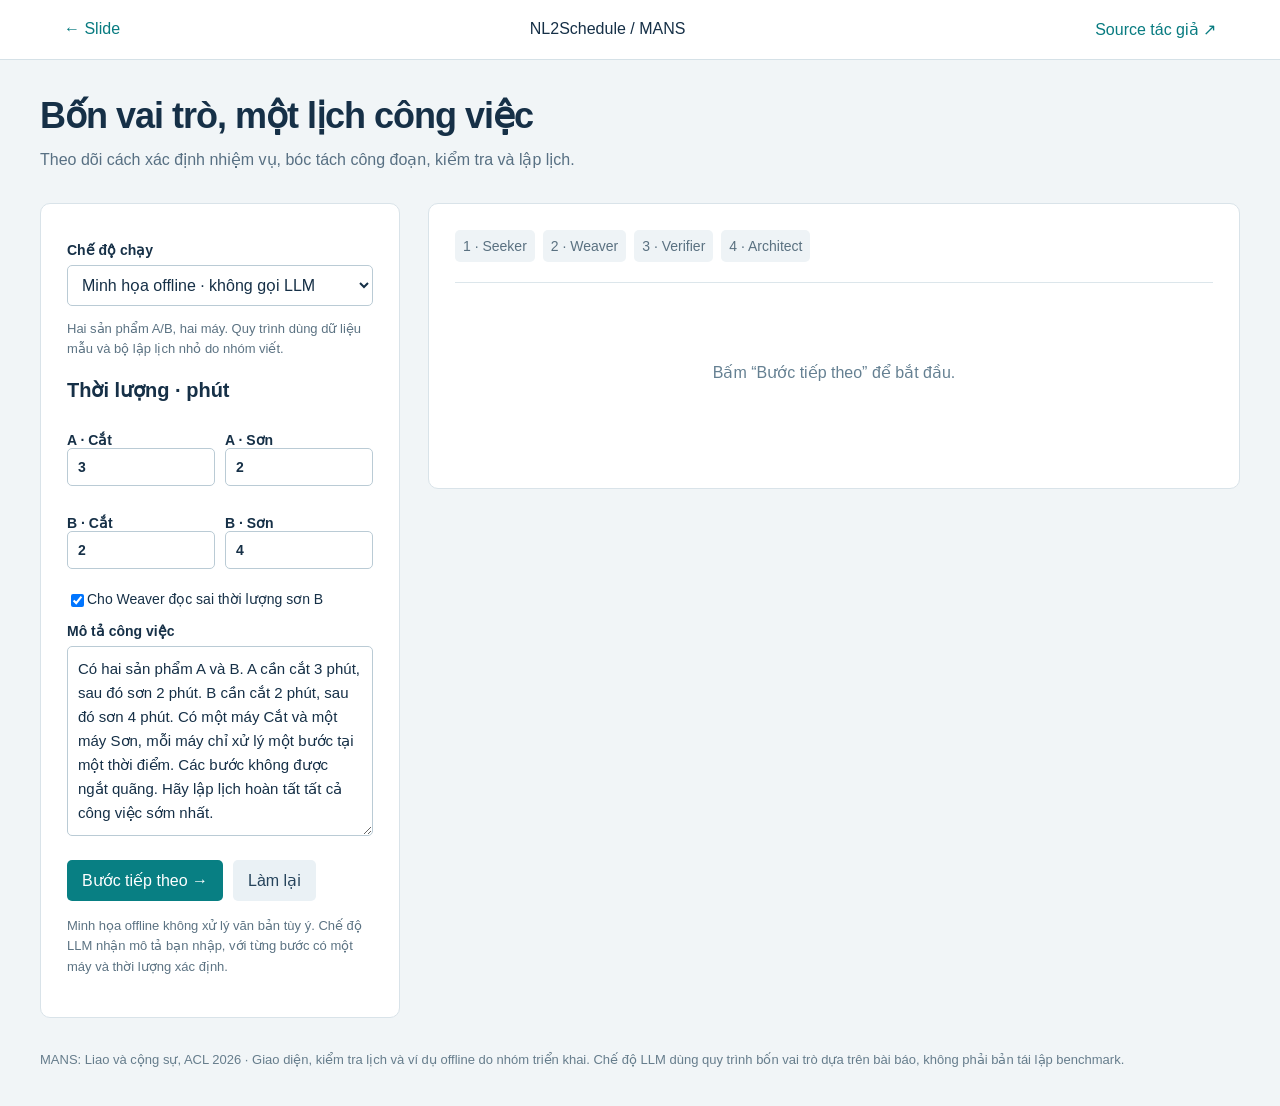
==== demo/index.html @ e7d53069 "Add NL2Schedule presentation, speaker notes and interactive MANS demo" ====
<!doctype html><html lang="vi"><meta charset="utf-8"><meta name="viewport" content="width=device-width,initial-scale=1"><title>MANS · Demo lập lịch</title><link rel="stylesheet" href="style.css">
<header><a href="../slides.html#15">← Slide</a><span>NL2Schedule / MANS</span><a href="https://github.com/SCUNLP/NL2Schedule">Source tác giả ↗</a></header>
<main><h1>Bốn vai trò, một lịch công việc</h1><p class="intro">Theo dõi cách xác định nhiệm vụ, bóc tách công đoạn, kiểm tra và lập lịch.</p>
<div class="layout"><section class="input"><label for="mode">Chế độ chạy</label><select id="mode"><option value="offline">Minh họa offline · không gọi LLM</option><option value="live">LLM thật · cần server + API</option></select><p id="mode-note">Hai sản phẩm A/B, hai máy. Quy trình dùng dữ liệu mẫu và bộ lập lịch nhỏ do nhóm viết.</p>
<div id="durations"><h2>Thời lượng · phút</h2><div class="inputs"><label>A · Cắt<input id="a1" type="number" min="1" max="30" value="3"></label><label>A · Sơn<input id="a2" type="number" min="1" max="30" value="2"></label><label>B · Cắt<input id="b1" type="number" min="1" max="30" value="2"></label><label>B · Sơn<input id="b2" type="number" min="1" max="30" value="4"></label></div><label class="check"><input id="inject" type="checkbox" checked>Cho Weaver đọc sai thời lượng sơn B</label></div>
<label for="description">Mô tả công việc</label><textarea id="description" rows="7" readonly></textarea><p class="hint" id="live-status"></p>
<div class="buttons"><button id="next">Bước tiếp theo →</button><button id="reset" class="secondary">Làm lại</button></div><div id="error" role="alert"></div>
<p class="hint">Minh họa offline không xử lý văn bản tùy ý. Chế độ LLM nhận mô tả bạn nhập, với từng bước có một máy và thời lượng xác định.</p></section>
<section class="results"><nav id="steps"><span>1 · Seeker</span><span>2 · Weaver</span><span>3 · Verifier</span><span>4 · Architect</span></nav><div id="log" aria-live="polite"><div class="empty">Bấm “Bước tiếp theo” để bắt đầu.</div></div><div id="output" hidden><h2>Lịch thực hiện</h2><div id="gantt"></div><div id="checks"></div><div class="buttons"><button id="conflict" class="secondary">Thử chèn xung đột</button><button id="export" class="secondary">Tải kết quả JSON</button></div></div></section></div>
<footer>MANS: Liao và cộng sự, ACL 2026 · Giao diện, kiểm tra lịch và ví dụ offline do nhóm triển khai. Chế độ LLM dùng quy trình bốn vai trò dựa trên bài báo, không phải bản tái lập benchmark.</footer></main><script src="engine.js"></script><script src="app.js"></script></html>
---- demo/style.css ----
*{box-sizing:border-box}body{margin:0;background:#f1f5f7;color:#163047;font-family:"Segoe UI",Arial,sans-serif}header{display:flex;justify-content:space-between;padding:20px 5%;border-bottom:1px solid #d5e1e7;background:white}a{color:#087b80;text-decoration:none}main{max-width:1450px;margin:auto;padding:35px 40px}h1{font-size:36px;letter-spacing:-1px;margin:0 0 10px}h2{font-size:20px;margin:18px 0}p{line-height:1.6}.intro{color:#587083;margin:0 0 30px}.layout{display:grid;grid-template-columns:360px 1fr;gap:28px}.input,.results{background:white;padding:26px;border:1px solid #d9e3e9;border-radius:10px}label{display:block;font-size:14px;font-weight:650;margin:12px 0 7px}select,textarea,input[type=number]{width:100%;font:inherit;color:inherit;border:1px solid #bacbd5;border-radius:5px;padding:10px;background:white}textarea{line-height:1.6;font-size:15px;resize:vertical}.inputs{display:grid;grid-template-columns:1fr 1fr;gap:10px}.check{font-weight:400;line-height:1.6}.check input{vertical-align:middle}.hint,#mode-note{font-size:13px;color:#5c7383}.buttons{display:flex;gap:10px;flex-wrap:wrap;margin-top:20px}button{font:inherit;border:0;background:#087f83;color:white;border-radius:5px;padding:11px 15px;cursor:pointer}button:disabled{opacity:.5;cursor:default}.secondary{background:#eaf1f5;color:#25435b}#steps{display:flex;gap:8px;flex-wrap:wrap;border-bottom:1px solid #dce6eb;padding-bottom:20px}#steps span{font-size:14px;padding:8px;background:#eef3f6;color:#5a7181;border-radius:5px}#steps .active{background:#087f83;color:white}.empty{padding:80px 0;text-align:center;color:#658092}.event{padding:18px 0;border-bottom:1px solid #e1e8ed}.event h3{margin:0 0 10px;font-size:19px}.event p{margin:8px 0;font-size:15px}.event pre{max-height:260px;overflow:auto;background:#f4f7fa;padding:15px;white-space:pre-wrap;overflow-wrap:anywhere;font-size:13px;line-height:1.5}.ok{color:#087a60;background:#eff9f4;padding:14px}.bad{color:#9b382e;background:#fff0ec;padding:14px}.g-row{display:flex;align-items:center;gap:12px;margin:16px 0;font-size:14px}.g-row>span{width:60px}.timeline{position:relative;flex:1;height:46px;background:#edf2f6;border:1px solid #dce4eb}.block{position:absolute;background:#16858a;color:white;top:0;height:44px;display:flex;align-items:center;justify-content:center;font-size:13px;min-width:1px}.block.b{background:#586aa8}.axis{margin-left:72px;display:flex;justify-content:space-between;color:#637d8d;font-size:12px}#error{color:#a5382a;margin-top:15px;font-size:14px}footer{margin-top:32px;color:#667d8c;font-size:13px;line-height:1.6}#output{border-top:2px solid #16858a;margin-top:25px;padding-top:5px}@media(max-width:900px){main{padding:22px 15px}.layout{grid-template-columns:1fr}header{font-size:13px;gap:15px}.input,.results{padding:20px}h1{font-size:28px}}
 .layout{align-items:start}details{font-size:13px;color:#526d7e;margin-top:12px}summary{cursor:pointer}#output{margin-bottom:20px}#output h2{margin-top:18px}
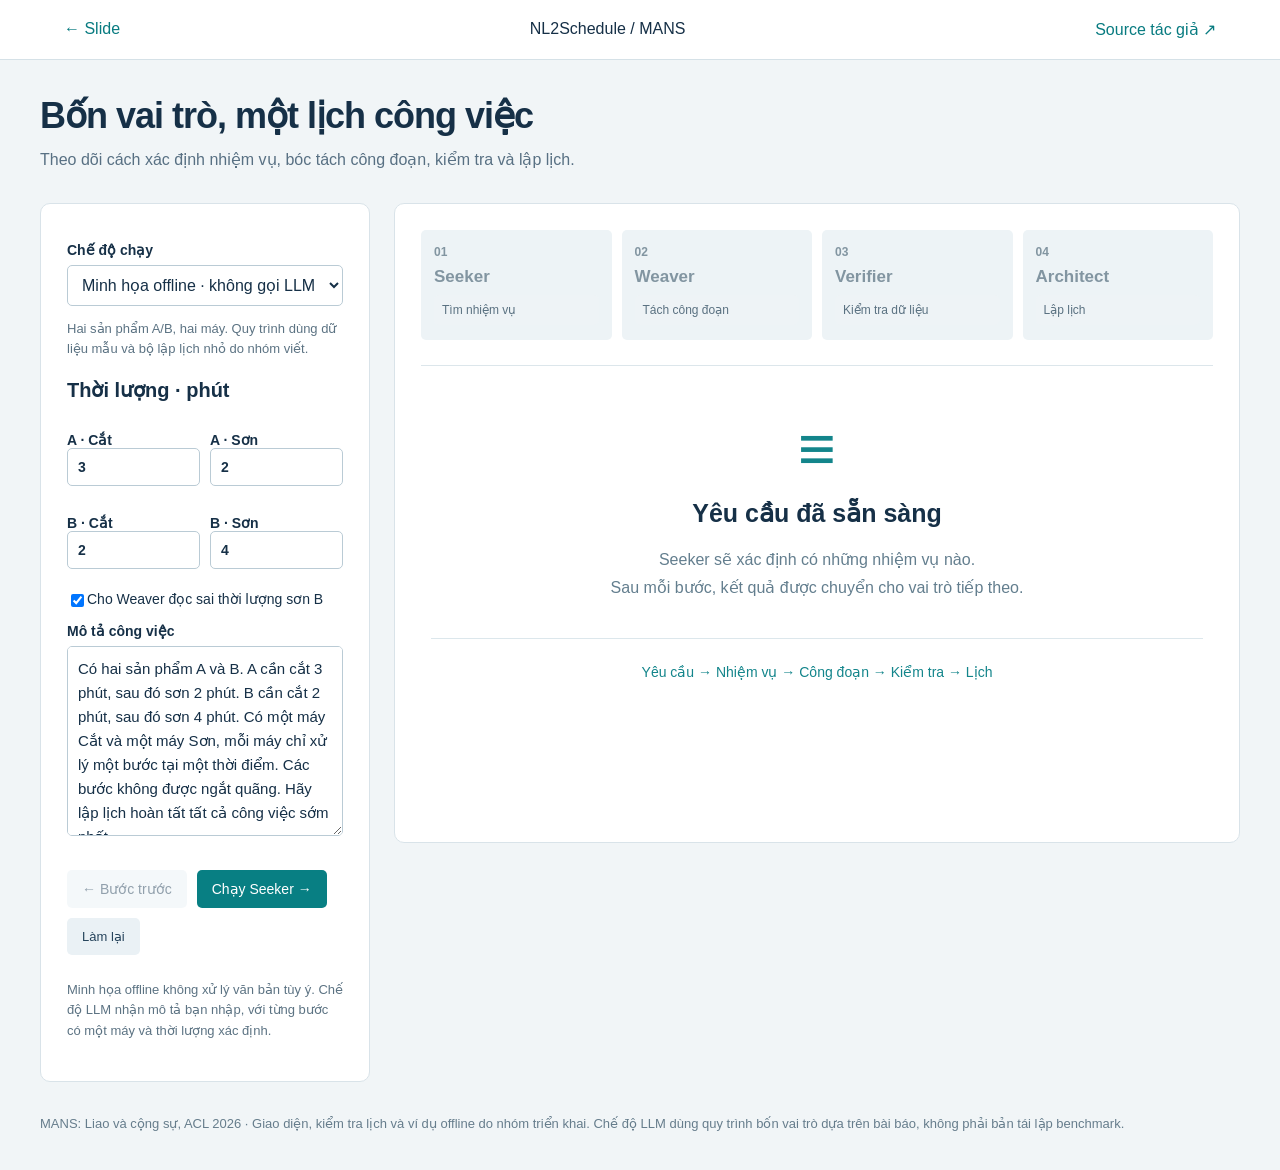
==== commit 634bb599: "Clarify MANS demo, add paper figures and fix hidden slide navigation" ====
--- a/demo/index.html
+++ b/demo/index.html
@@ -4,7 +4,7 @@
 <div class="layout"><section class="input"><label for="mode">Chế độ chạy</label><select id="mode"><option value="offline">Minh họa offline · không gọi LLM</option><option value="live">LLM thật · cần server + API</option></select><p id="mode-note">Hai sản phẩm A/B, hai máy. Quy trình dùng dữ liệu mẫu và bộ lập lịch nhỏ do nhóm viết.</p>
 <div id="durations"><h2>Thời lượng · phút</h2><div class="inputs"><label>A · Cắt<input id="a1" type="number" min="1" max="30" value="3"></label><label>A · Sơn<input id="a2" type="number" min="1" max="30" value="2"></label><label>B · Cắt<input id="b1" type="number" min="1" max="30" value="2"></label><label>B · Sơn<input id="b2" type="number" min="1" max="30" value="4"></label></div><label class="check"><input id="inject" type="checkbox" checked>Cho Weaver đọc sai thời lượng sơn B</label></div>
 <label for="description">Mô tả công việc</label><textarea id="description" rows="7" readonly></textarea><p class="hint" id="live-status"></p>
-<div class="buttons"><button id="next">Bước tiếp theo →</button><button id="reset" class="secondary">Làm lại</button></div><div id="error" role="alert"></div>
+<div class="buttons"><button id="previous" class="secondary">← Bước trước</button><button id="next">Chạy Seeker →</button><button id="reset" class="secondary">Làm lại</button></div><div id="error" role="alert"></div>
 <p class="hint">Minh họa offline không xử lý văn bản tùy ý. Chế độ LLM nhận mô tả bạn nhập, với từng bước có một máy và thời lượng xác định.</p></section>
-<section class="results"><nav id="steps"><span>1 · Seeker</span><span>2 · Weaver</span><span>3 · Verifier</span><span>4 · Architect</span></nav><div id="log" aria-live="polite"><div class="empty">Bấm “Bước tiếp theo” để bắt đầu.</div></div><div id="output" hidden><h2>Lịch thực hiện</h2><div id="gantt"></div><div id="checks"></div><div class="buttons"><button id="conflict" class="secondary">Thử chèn xung đột</button><button id="export" class="secondary">Tải kết quả JSON</button></div></div></section></div>
+<section class="results"><nav id="steps" aria-label="Các bước xử lý"><button disabled><small>01</small>Seeker<span>Tìm nhiệm vụ</span></button><button disabled><small>02</small>Weaver<span>Tách công đoạn</span></button><button disabled><small>03</small>Verifier<span>Kiểm tra dữ liệu</span></button><button disabled><small>04</small>Architect<span>Lập lịch</span></button></nav><div id="log" aria-live="polite"></div><div id="output" hidden><h2>Lịch thực hiện</h2><div id="gantt"></div><div id="checks"></div><div class="buttons"><button id="conflict" class="secondary">Thử chèn xung đột</button><button id="export" class="secondary">Tải kết quả JSON</button></div></div></section></div>
 <footer>MANS: Liao và cộng sự, ACL 2026 · Giao diện, kiểm tra lịch và ví dụ offline do nhóm triển khai. Chế độ LLM dùng quy trình bốn vai trò dựa trên bài báo, không phải bản tái lập benchmark.</footer></main><script src="engine.js"></script><script src="app.js"></script></html>
--- a/demo/style.css
+++ b/demo/style.css
@@ -1,2 +1,6 @@
 *{box-sizing:border-box}body{margin:0;background:#f1f5f7;color:#163047;font-family:"Segoe UI",Arial,sans-serif}header{display:flex;justify-content:space-between;padding:20px 5%;border-bottom:1px solid #d5e1e7;background:white}a{color:#087b80;text-decoration:none}main{max-width:1450px;margin:auto;padding:35px 40px}h1{font-size:36px;letter-spacing:-1px;margin:0 0 10px}h2{font-size:20px;margin:18px 0}p{line-height:1.6}.intro{color:#587083;margin:0 0 30px}.layout{display:grid;grid-template-columns:360px 1fr;gap:28px}.input,.results{background:white;padding:26px;border:1px solid #d9e3e9;border-radius:10px}label{display:block;font-size:14px;font-weight:650;margin:12px 0 7px}select,textarea,input[type=number]{width:100%;font:inherit;color:inherit;border:1px solid #bacbd5;border-radius:5px;padding:10px;background:white}textarea{line-height:1.6;font-size:15px;resize:vertical}.inputs{display:grid;grid-template-columns:1fr 1fr;gap:10px}.check{font-weight:400;line-height:1.6}.check input{vertical-align:middle}.hint,#mode-note{font-size:13px;color:#5c7383}.buttons{display:flex;gap:10px;flex-wrap:wrap;margin-top:20px}button{font:inherit;border:0;background:#087f83;color:white;border-radius:5px;padding:11px 15px;cursor:pointer}button:disabled{opacity:.5;cursor:default}.secondary{background:#eaf1f5;color:#25435b}#steps{display:flex;gap:8px;flex-wrap:wrap;border-bottom:1px solid #dce6eb;padding-bottom:20px}#steps span{font-size:14px;padding:8px;background:#eef3f6;color:#5a7181;border-radius:5px}#steps .active{background:#087f83;color:white}.empty{padding:80px 0;text-align:center;color:#658092}.event{padding:18px 0;border-bottom:1px solid #e1e8ed}.event h3{margin:0 0 10px;font-size:19px}.event p{margin:8px 0;font-size:15px}.event pre{max-height:260px;overflow:auto;background:#f4f7fa;padding:15px;white-space:pre-wrap;overflow-wrap:anywhere;font-size:13px;line-height:1.5}.ok{color:#087a60;background:#eff9f4;padding:14px}.bad{color:#9b382e;background:#fff0ec;padding:14px}.g-row{display:flex;align-items:center;gap:12px;margin:16px 0;font-size:14px}.g-row>span{width:60px}.timeline{position:relative;flex:1;height:46px;background:#edf2f6;border:1px solid #dce4eb}.block{position:absolute;background:#16858a;color:white;top:0;height:44px;display:flex;align-items:center;justify-content:center;font-size:13px;min-width:1px}.block.b{background:#586aa8}.axis{margin-left:72px;display:flex;justify-content:space-between;color:#637d8d;font-size:12px}#error{color:#a5382a;margin-top:15px;font-size:14px}footer{margin-top:32px;color:#667d8c;font-size:13px;line-height:1.6}#output{border-top:2px solid #16858a;margin-top:25px;padding-top:5px}@media(max-width:900px){main{padding:22px 15px}.layout{grid-template-columns:1fr}header{font-size:13px;gap:15px}.input,.results{padding:20px}h1{font-size:28px}}
  .layout{align-items:start}details{font-size:13px;color:#526d7e;margin-top:12px}summary{cursor:pointer}#output{margin-bottom:20px}#output h2{margin-top:18px}
+
+.layout{grid-template-columns:330px minmax(0,1fr);gap:24px}.results{min-height:640px}#steps{display:grid;grid-template-columns:repeat(4,1fr);gap:10px;padding-bottom:25px}#steps button{background:#edf3f6;color:#536c7d;text-align:left;position:relative;padding:14px 12px;border:1px solid transparent;opacity:1;font-size:17px;font-weight:650}#steps button small{display:block;font-size:12px;margin-bottom:8px}#steps button span{display:block;font-size:12px;font-weight:400;margin-top:8px}#steps button.active{background:#e7f5f4;color:#086f74;border-color:#14878b}#steps button.done{background:#edf5f1;color:#17775e}#steps button:disabled{cursor:default;color:#8295a1}#steps button.active:disabled{color:#086f74}.stage-heading{display:flex;gap:20px;margin:25px 0}.stage-heading>span{font-size:14px;color:#138389;min-width:55px;padding-top:4px}.stage-heading h2{margin:0;font-size:24px}.stage-heading p{font-size:15px;color:#567182;margin:10px 0 0}.task-cards{display:grid;gap:16px}.task-card{padding:22px;display:flex;gap:22px;border:1px solid #dae6eb;border-radius:8px;align-items:center}.task-card>div{flex:1}.task-card h3{margin:0;font-size:20px}.task-card p{font-size:14px;color:#60788a;margin-bottom:0}.product{display:flex;align-items:center;justify-content:center;background:#13858b;color:white;width:50px;height:50px;border-radius:8px;font-size:25px;flex:none}.product.purple{background:#586aa8}.step-chain{display:flex;gap:16px;align-items:center;margin-top:18px}.operation{padding:14px 22px;background:#f0f5f8;flex:1;display:grid;gap:8px}.operation small{font-size:10px;color:#6a8191}.operation strong{font-size:18px}.operation span{font-size:16px;color:#087c81}.chain-arrow{font-size:25px;color:#8a9da9}.handoff{margin-top:25px;padding:18px 20px;background:#edf6f6;border-left:3px solid #13858b}.handoff span{display:block;font-size:10px;letter-spacing:1px;color:#5f7b89}.handoff b{display:block;margin-top:9px;font-size:15px}table{border-collapse:collapse;width:100%;font-size:14px}th,td{text-align:left;border-bottom:1px solid #dbe5ea;padding:15px 12px}th{background:#f0f5f8;color:#546f80}tr.corrected{background:#fff6db}tr.corrected td:last-child{color:#8c6212;font-weight:700}.table-scroll{overflow:auto}#output{border-top:0;padding:0}#output h2{font-size:19px;margin-top:25px}.schedule-explain{font-size:15px;line-height:1.6;margin-top:20px}.schedule-explain p{margin:8px 0;color:#5b7383}.gantt-key{display:flex;gap:22px;margin:15px 0;font-size:12px;color:#617b8b;flex-wrap:wrap}.gantt-key i{display:inline-block;width:10px;height:10px;background:#16858a;margin-right:6px}.gantt-key i.purple{background:#586aa8}.g-row>span{width:72px}.timeline{height:66px}.block{height:64px;flex-direction:column;gap:5px}.block b{font-size:20px}.block small{font-size:12px}.axis{margin-left:85px}.ok,.bad{margin-top:24px;line-height:1.7}.ok strong,.bad strong{float:right;font-size:23px}.check-list{display:flex;gap:10px;flex-wrap:wrap;font-size:12px;color:#607d88;margin-top:15px}.check-list span{padding:8px;background:#f0f5f7}.start-view{text-align:center;padding:50px 10px}.start-view h2{font-size:25px}.start-view p{color:#637e8e;font-size:16px;line-height:1.8}.document-icon{color:#13858b;font-size:65px;line-height:1}.path-preview{border-top:1px solid #dce7ec;margin-top:35px;padding-top:25px;color:#13858b;font-size:14px}.input .buttons{position:sticky;bottom:0;background:white;padding:10px 0}.input textarea{min-height:170px}.input #reset{font-size:13px}#log details{margin-top:22px}.buttons button{font-size:14px}@media(max-width:1000px){.layout{grid-template-columns:290px minmax(0,1fr)}.operation{padding:12px}.task-card{padding:18px;gap:15px}}@media(max-width:800px){.layout{grid-template-columns:1fr}.results{padding:18px}.stage-heading h2{font-size:21px}#steps{gap:5px}#steps button{font-size:14px;padding:12px 7px}#steps button span{font-size:10px}.operation{padding:10px}.task-card{gap:12px}.step-chain{gap:10px}.g-row>span{width:55px}.axis{margin-left:67px}.product{width:38px;height:38px;font-size:21px}.ok strong,.bad strong{float:none;display:block}.stage-heading{gap:8px}}
+
+.input .buttons{position:static}.input{min-height:0}
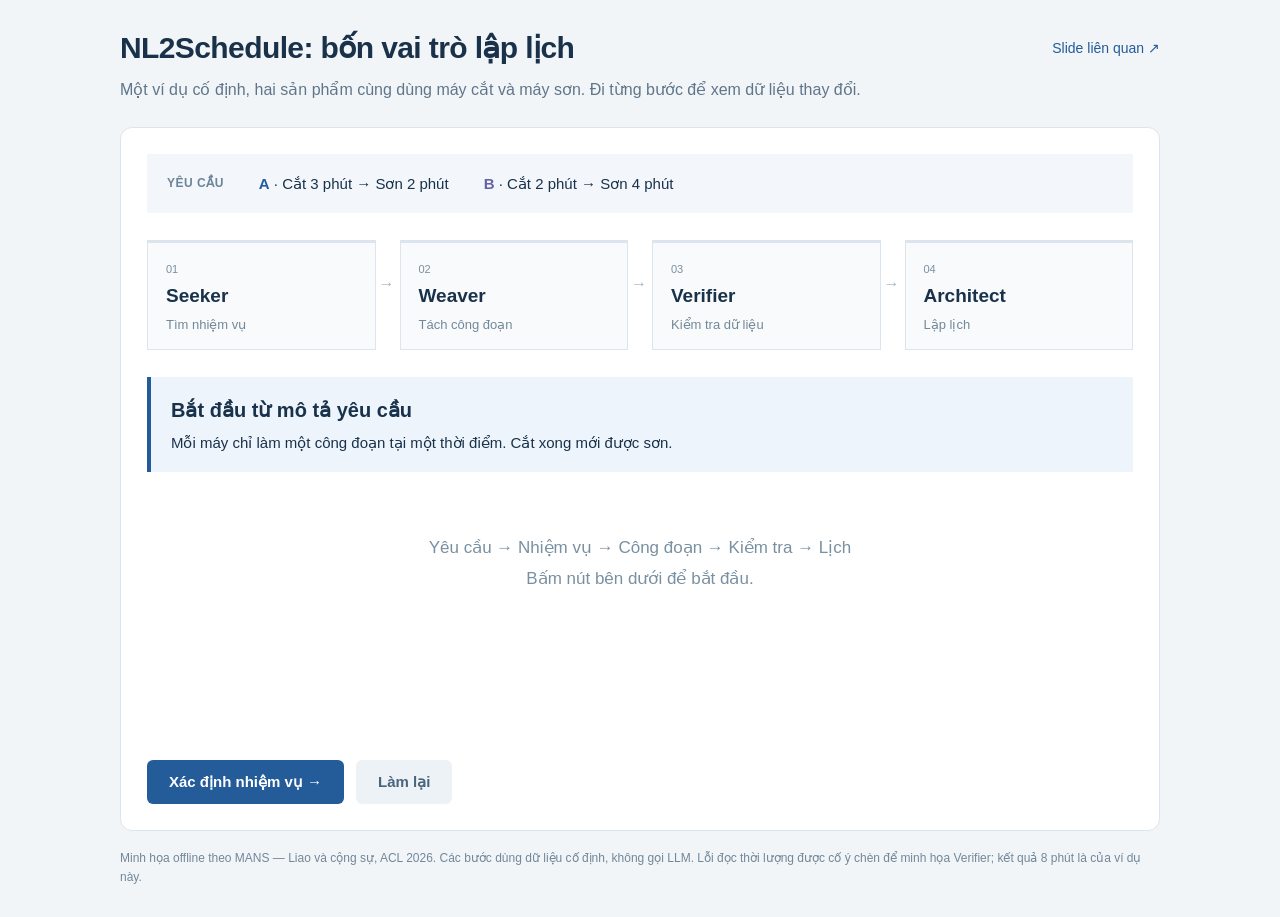
==== commit 6da17aad: "Publish final slides and simplified Hub-and-Spoke and MANS demos" ====
--- a/demo/index.html
+++ b/demo/index.html
@@ -1,10 +1,21 @@
-<!doctype html><html lang="vi"><meta charset="utf-8"><meta name="viewport" content="width=device-width,initial-scale=1"><title>MANS · Demo lập lịch</title><link rel="stylesheet" href="style.css">
-<header><a href="../slides.html#15">← Slide</a><span>NL2Schedule / MANS</span><a href="https://github.com/SCUNLP/NL2Schedule">Source tác giả ↗</a></header>
-<main><h1>Bốn vai trò, một lịch công việc</h1><p class="intro">Theo dõi cách xác định nhiệm vụ, bóc tách công đoạn, kiểm tra và lập lịch.</p>
-<div class="layout"><section class="input"><label for="mode">Chế độ chạy</label><select id="mode"><option value="offline">Minh họa offline · không gọi LLM</option><option value="live">LLM thật · cần server + API</option></select><p id="mode-note">Hai sản phẩm A/B, hai máy. Quy trình dùng dữ liệu mẫu và bộ lập lịch nhỏ do nhóm viết.</p>
-<div id="durations"><h2>Thời lượng · phút</h2><div class="inputs"><label>A · Cắt<input id="a1" type="number" min="1" max="30" value="3"></label><label>A · Sơn<input id="a2" type="number" min="1" max="30" value="2"></label><label>B · Cắt<input id="b1" type="number" min="1" max="30" value="2"></label><label>B · Sơn<input id="b2" type="number" min="1" max="30" value="4"></label></div><label class="check"><input id="inject" type="checkbox" checked>Cho Weaver đọc sai thời lượng sơn B</label></div>
-<label for="description">Mô tả công việc</label><textarea id="description" rows="7" readonly></textarea><p class="hint" id="live-status"></p>
-<div class="buttons"><button id="previous" class="secondary">← Bước trước</button><button id="next">Chạy Seeker →</button><button id="reset" class="secondary">Làm lại</button></div><div id="error" role="alert"></div>
-<p class="hint">Minh họa offline không xử lý văn bản tùy ý. Chế độ LLM nhận mô tả bạn nhập, với từng bước có một máy và thời lượng xác định.</p></section>
-<section class="results"><nav id="steps" aria-label="Các bước xử lý"><button disabled><small>01</small>Seeker<span>Tìm nhiệm vụ</span></button><button disabled><small>02</small>Weaver<span>Tách công đoạn</span></button><button disabled><small>03</small>Verifier<span>Kiểm tra dữ liệu</span></button><button disabled><small>04</small>Architect<span>Lập lịch</span></button></nav><div id="log" aria-live="polite"></div><div id="output" hidden><h2>Lịch thực hiện</h2><div id="gantt"></div><div id="checks"></div><div class="buttons"><button id="conflict" class="secondary">Thử chèn xung đột</button><button id="export" class="secondary">Tải kết quả JSON</button></div></div></section></div>
-<footer>MANS: Liao và cộng sự, ACL 2026 · Giao diện, kiểm tra lịch và ví dụ offline do nhóm triển khai. Chế độ LLM dùng quy trình bốn vai trò dựa trên bài báo, không phải bản tái lập benchmark.</footer></main><script src="engine.js"></script><script src="app.js"></script></html>
+<!doctype html><html lang="vi"><head><meta charset="utf-8"><meta name="viewport" content="width=device-width,initial-scale=1"><title>Demo NL2Schedule · Bốn vai trò lập lịch</title>
+<style>
+*{box-sizing:border-box}body{margin:0;background:#f1f5f8;color:#19324a;font-family:"Segoe UI",Arial,sans-serif}main{max-width:1100px;margin:auto;padding:30px}header{display:flex;justify-content:space-between;align-items:center;gap:20px}h1{margin:0;font-size:30px;letter-spacing:-.6px}header a{color:#245b99;font-size:14px;text-decoration:none}.intro{color:#60758a;line-height:1.6;font-size:16px;margin:12px 0 24px}.panel{padding:26px;background:white;border:1px solid #dce5ed;border-radius:12px}.request{background:#f3f7fb;padding:17px 20px;display:flex;gap:35px;align-items:center;font-size:15px;line-height:1.7;flex-wrap:wrap}.request>b{color:#6d8498;font-size:12px;letter-spacing:.5px}.request strong{color:#245b99}.request .b{color:#6563a7}.flow{display:flex;gap:24px;margin:27px 0}.role{flex:1;position:relative;border:1px solid #dce5ed;border-top:3px solid #dce5ed;padding:16px 18px;background:#f8fafc}.role+.role:before{content:'→';position:absolute;left:-22px;top:32px;color:#a0b4c4}.role small{color:#7b90a1;font-size:11px}.role b{display:block;font-size:19px;margin:8px 0}.role span{font-size:13px;color:#72899a}.role.active{border-color:#245b99;background:#eaf3ff}.role.active b{color:#245b99}.role.done{border-top-color:#6dab8f;background:#f3f9f6}.status{padding:17px 20px;border-left:4px solid #245b99;background:#edf4fc;margin:0 0 23px;line-height:1.6}.status strong{font-size:20px;display:block}.status p{font-size:15px;margin:5px 0 0}.status.corrected{background:#fff7e8;border-color:#c28a2c}.status.pass{background:#ecf7f1;border-color:#2a8b65}#visual{min-height:240px}.ready{padding:38px 15px;text-align:center;color:#7990a1;font-size:17px;line-height:1.8}.tasks{display:grid;grid-template-columns:1fr 1fr;gap:22px}.task{border:1px solid #dce6ed;border-radius:8px;padding:23px}.task h2{font-size:23px;color:#245b99;margin:0 0 17px}.task.b h2{color:#6563a7}.task p{font-size:15px;color:#60798d;line-height:1.7;margin:0}.chain{display:flex;align-items:center;gap:12px}.operation{background:#eff4f8;flex:1;padding:16px;line-height:1.8;font-size:16px}.operation b{display:block}.warn{background:#fff2d8;color:#9a6a1a}.correction{border:1px solid #e5d6b8;background:#fffaf0;border-radius:8px;padding:26px;display:flex;gap:30px;align-items:center;justify-content:center}.correction .value{font-size:28px;font-weight:650;line-height:1.5}.correction small{display:block;color:#7b8b97;font-size:12px;font-weight:400}.correction .old{color:#af8242;text-decoration:line-through}.correction .new{color:#20805d}.correction .arrow{font-size:30px;color:#9aaaba}.confirmation{text-align:center;color:#607c8e;font-size:14px;margin:20px 0}.key{display:flex;gap:25px;margin-bottom:20px;font-size:13px;color:#6d8395}.key i{display:inline-block;width:10px;height:10px;background:#245b99;margin-right:5px}.key i.b{background:#6969aa}.row{display:flex;align-items:center;gap:18px;margin:18px 0;font-size:15px}.row>span{width:75px}.track{height:65px;flex:1;position:relative;background:repeating-linear-gradient(90deg,#f0f4f8 0,#f0f4f8 calc(12.5% - 1px),#dce5ed calc(12.5% - 1px),#dce5ed 12.5%)}.block{position:absolute;top:0;height:65px;background:#245b99;color:white;display:flex;flex-direction:column;justify-content:center;align-items:center;gap:5px}.block b{font-size:22px}.block small{font-size:12px}.block.b{background:#6969aa}.axis{display:flex;justify-content:space-between;margin-left:93px;font-size:12px;color:#72899a}.result{display:flex;justify-content:space-between;gap:20px;align-items:center;padding:17px 20px;background:#ecf7f1;color:#247655;font-size:15px;margin-top:21px}.result strong{font-size:25px;white-space:nowrap}.actions{display:flex;gap:12px;margin-top:25px}button{font:600 15px "Segoe UI",sans-serif;border:0;border-radius:6px;padding:13px 22px;cursor:pointer;background:#245b99;color:white}button.secondary{background:#edf2f7;color:#4a647c}button:disabled{opacity:.45;cursor:default}button:focus-visible,a:focus-visible{outline:3px solid #78afe7;outline-offset:3px}footer{color:#72879a;font-size:12px;line-height:1.6;margin-top:18px}@media(max-width:650px){main{padding:22px 16px}h1{font-size:23px}.panel{padding:18px}.request{gap:12px}.request>b{flex-basis:100%}.flow{gap:8px}.role{padding:12px 7px}.role b{font-size:14px}.role span{font-size:10px}.role+.role:before{display:none}.tasks{grid-template-columns:1fr;gap:12px}.task{padding:18px}.correction{padding:22px 12px;gap:15px}.correction .value{font-size:23px}.row{gap:10px}.row>span{width:54px;font-size:13px}.axis{margin-left:64px}.result{align-items:flex-start;flex-direction:column}.status strong{font-size:18px}header a{white-space:nowrap}.intro{font-size:14px}}
+</style></head><body><main>
+<header><h1>NL2Schedule: bốn vai trò lập lịch</h1><a href="../slides.html#5">Slide liên quan ↗</a></header>
+<p class="intro">Một ví dụ cố định, hai sản phẩm cùng dùng máy cắt và máy sơn. Đi từng bước để xem dữ liệu thay đổi.</p>
+<section class="panel"><div class="request"><b>YÊU CẦU</b><span><strong>A</strong> · Cắt 3 phút → Sơn 2 phút</span><span><strong class="b">B</strong> · Cắt 2 phút → Sơn 4 phút</span></div>
+<nav class="flow" aria-label="Bốn vai trò"><div class="role"><small>01</small><b>Seeker</b><span>Tìm nhiệm vụ</span></div><div class="role"><small>02</small><b>Weaver</b><span>Tách công đoạn</span></div><div class="role"><small>03</small><b>Verifier</b><span>Kiểm tra dữ liệu</span></div><div class="role"><small>04</small><b>Architect</b><span>Lập lịch</span></div></nav>
+<div id="status" class="status" aria-live="polite"></div><div id="visual"></div>
+<div class="actions"><button id="next">Xác định nhiệm vụ →</button><button id="reset" class="secondary">Làm lại</button></div></section>
+<footer>Minh họa offline theo MANS — Liao và cộng sự, ACL 2026. Các bước dùng dữ liệu cố định, không gọi LLM. Lỗi đọc thời lượng được cố ý chèn để minh họa Verifier; kết quả 8 phút là của ví dụ này.</footer>
+</main><script>
+const $=id=>document.getElementById(id);let step=0;
+const tasks=[{id:'A',steps:[{machine:'Cắt',duration:3},{machine:'Sơn',duration:2}]},{id:'B',steps:[{machine:'Cắt',duration:2},{machine:'Sơn',duration:4}]}];
+function schedule(){const order=[['B',0],['A',0],['B',1],['A',1]],machines={},ends={},result=[];for(const [id,index] of order){const op=tasks.find(t=>t.id===id).steps[index],start=Math.max(machines[op.machine]||0,ends[id]||0),end=start+op.duration;result.push({id,index,machine:op.machine,start,end});machines[op.machine]=end;ends[id]=end}return result}
+function valid(rows){for(const t of tasks){const ops=rows.filter(r=>r.id===t.id);if(ops.length!==2||ops.find(r=>r.index===1).start<ops.find(r=>r.index===0).end)return false;for(const r of ops)if(r.machine!==t.steps[r.index].machine||r.end-r.start!==t.steps[r.index].duration)return false}for(let i=0;i<rows.length;i++)for(let j=i+1;j<rows.length;j++){const a=rows[i],b=rows[j];if(a.machine===b.machine&&Math.max(a.start,b.start)<Math.min(a.end,b.end))return false}return true}
+function cards(withSteps){return '<div class="tasks">'+tasks.map(t=>`<article class="task ${t.id==='B'?'b':''}"><h2>Sản phẩm ${t.id}</h2>${withSteps?'<div class="chain">'+t.steps.map((op,i)=>`<div class="operation ${t.id==='B'&&i===1?'warn':''}"><b>${op.machine}</b>${t.id==='B'&&i===1?5:op.duration} phút</div>`).join('<span>→</span>')+'</div>':'<p>Một nhiệm vụ cần được hoàn thành.<br>Chưa bóc tách công đoạn hay lập lịch.</p>'}</article>`).join('')+'</div>'}
+function gantt(){const rows=schedule(),end=Math.max(...rows.map(r=>r.end));return '<div class="key"><span><i></i> Sản phẩm A</span><span><i class="b"></i> Sản phẩm B</span></div>'+['Cắt','Sơn'].map(m=>`<div class="row"><span>Máy ${m}</span><div class="track">${rows.filter(r=>r.machine===m).map(r=>`<div class="block ${r.id==='B'?'b':''}" style="left:${r.start/end*100}%;width:${(r.end-r.start)/end*100}%"><b>${r.id}</b><small>${r.start}–${r.end}</small></div>`).join('')}</div></div>`).join('')+`<div class="axis"><span>0 phút</span><span>${end} phút</span></div><div class="result"><span>${valid(rows)?'✓ Đúng thứ tự, đúng thời lượng, không trùng máy':'Lịch có vi phạm'}</span><strong>${end} phút</strong></div>`}
+function render(){const messages=[['Bắt đầu từ mô tả yêu cầu','Mỗi máy chỉ làm một công đoạn tại một thời điểm. Cắt xong mới được sơn.','Xác định nhiệm vụ →'],['Seeker: nhận diện hai nhiệm vụ','Đầu ra là danh sách A và B, chuyển tiếp cho Weaver.','Tách công đoạn →'],['Weaver: bóc tách các bước','Đã lấy công đoạn và thời lượng. Trong ví dụ, Weaver cố ý đọc sai bước sơn B thành 5 phút.','Kiểm tra dữ liệu →'],['Verifier: sửa thời lượng bị đọc sai','Đối chiếu mô tả gốc: sơn B phải là 4 phút. Bản đã sửa được chuyển cho Architect.','Tạo lịch →'],['Architect: tạo lịch thực hiện','Cắt B trước để công đoạn sơn dài bắt đầu sớm. A và B dùng chung từng máy, không chồng lấn.','Đã hoàn thành']];const [title,desc,button]=messages[step];$('status').className='status'+(step===3?' corrected':step===4?' pass':'');$('status').innerHTML='<strong>'+title+'</strong><p>'+desc+'</p>';$('next').textContent=button;$('next').disabled=step===4;document.querySelectorAll('.role').forEach((e,i)=>e.className='role'+(i===step-1?' active':i<step-1?' done':''));$('visual').innerHTML=step===0?'<div class="ready">Yêu cầu → Nhiệm vụ → Công đoạn → Kiểm tra → Lịch<br>Bấm nút bên dưới để bắt đầu.</div>':step===1?cards(false):step===2?cards(true):step===3?'<div class="correction"><div class="value old"><small>WEAVER ĐƯA RA</small>Sơn B · 5 phút</div><span class="arrow">→</span><div class="value new"><small>ĐÚNG THEO YÊU CẦU</small>Sơn B · 4 phút</div></div><p class="confirmation">Các công đoạn còn lại giữ nguyên. Dữ liệu đã được kiểm tra trước khi lập lịch.</p>':gantt()}
+$('next').onclick=()=>{if(step<4){step++;render()}};$('reset').onclick=()=>{step=0;render()};render();
+</script></body></html>
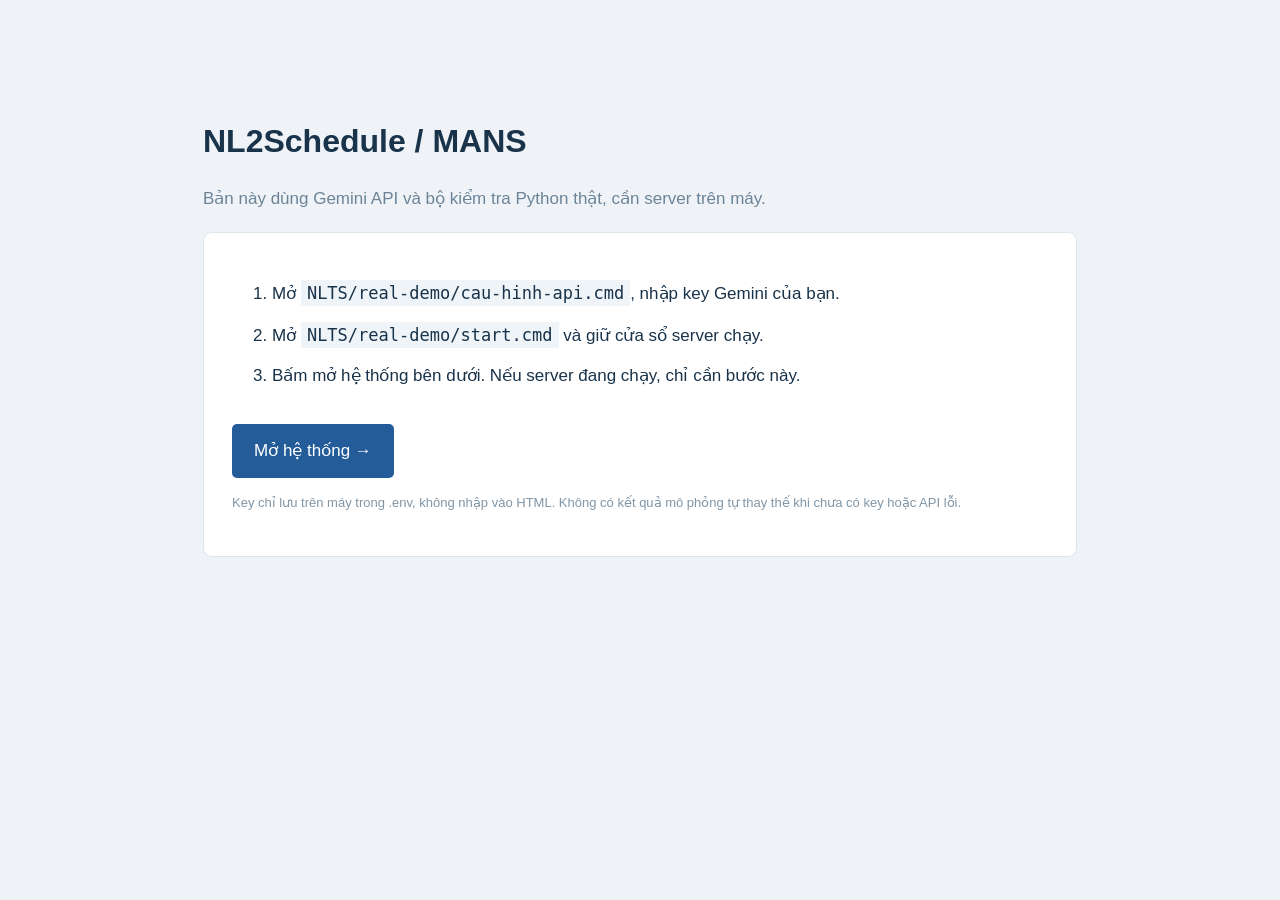
==== commit f9f6d8aa: "Preserve current presentation and demo files before repository separation" ====
--- a/demo/index.html
+++ b/demo/index.html
@@ -1,21 +1 @@
-<!doctype html><html lang="vi"><head><meta charset="utf-8"><meta name="viewport" content="width=device-width,initial-scale=1"><title>Demo NL2Schedule · Bốn vai trò lập lịch</title>
-<style>
-*{box-sizing:border-box}body{margin:0;background:#f1f5f8;color:#19324a;font-family:"Segoe UI",Arial,sans-serif}main{max-width:1100px;margin:auto;padding:30px}header{display:flex;justify-content:space-between;align-items:center;gap:20px}h1{margin:0;font-size:30px;letter-spacing:-.6px}header a{color:#245b99;font-size:14px;text-decoration:none}.intro{color:#60758a;line-height:1.6;font-size:16px;margin:12px 0 24px}.panel{padding:26px;background:white;border:1px solid #dce5ed;border-radius:12px}.request{background:#f3f7fb;padding:17px 20px;display:flex;gap:35px;align-items:center;font-size:15px;line-height:1.7;flex-wrap:wrap}.request>b{color:#6d8498;font-size:12px;letter-spacing:.5px}.request strong{color:#245b99}.request .b{color:#6563a7}.flow{display:flex;gap:24px;margin:27px 0}.role{flex:1;position:relative;border:1px solid #dce5ed;border-top:3px solid #dce5ed;padding:16px 18px;background:#f8fafc}.role+.role:before{content:'→';position:absolute;left:-22px;top:32px;color:#a0b4c4}.role small{color:#7b90a1;font-size:11px}.role b{display:block;font-size:19px;margin:8px 0}.role span{font-size:13px;color:#72899a}.role.active{border-color:#245b99;background:#eaf3ff}.role.active b{color:#245b99}.role.done{border-top-color:#6dab8f;background:#f3f9f6}.status{padding:17px 20px;border-left:4px solid #245b99;background:#edf4fc;margin:0 0 23px;line-height:1.6}.status strong{font-size:20px;display:block}.status p{font-size:15px;margin:5px 0 0}.status.corrected{background:#fff7e8;border-color:#c28a2c}.status.pass{background:#ecf7f1;border-color:#2a8b65}#visual{min-height:240px}.ready{padding:38px 15px;text-align:center;color:#7990a1;font-size:17px;line-height:1.8}.tasks{display:grid;grid-template-columns:1fr 1fr;gap:22px}.task{border:1px solid #dce6ed;border-radius:8px;padding:23px}.task h2{font-size:23px;color:#245b99;margin:0 0 17px}.task.b h2{color:#6563a7}.task p{font-size:15px;color:#60798d;line-height:1.7;margin:0}.chain{display:flex;align-items:center;gap:12px}.operation{background:#eff4f8;flex:1;padding:16px;line-height:1.8;font-size:16px}.operation b{display:block}.warn{background:#fff2d8;color:#9a6a1a}.correction{border:1px solid #e5d6b8;background:#fffaf0;border-radius:8px;padding:26px;display:flex;gap:30px;align-items:center;justify-content:center}.correction .value{font-size:28px;font-weight:650;line-height:1.5}.correction small{display:block;color:#7b8b97;font-size:12px;font-weight:400}.correction .old{color:#af8242;text-decoration:line-through}.correction .new{color:#20805d}.correction .arrow{font-size:30px;color:#9aaaba}.confirmation{text-align:center;color:#607c8e;font-size:14px;margin:20px 0}.key{display:flex;gap:25px;margin-bottom:20px;font-size:13px;color:#6d8395}.key i{display:inline-block;width:10px;height:10px;background:#245b99;margin-right:5px}.key i.b{background:#6969aa}.row{display:flex;align-items:center;gap:18px;margin:18px 0;font-size:15px}.row>span{width:75px}.track{height:65px;flex:1;position:relative;background:repeating-linear-gradient(90deg,#f0f4f8 0,#f0f4f8 calc(12.5% - 1px),#dce5ed calc(12.5% - 1px),#dce5ed 12.5%)}.block{position:absolute;top:0;height:65px;background:#245b99;color:white;display:flex;flex-direction:column;justify-content:center;align-items:center;gap:5px}.block b{font-size:22px}.block small{font-size:12px}.block.b{background:#6969aa}.axis{display:flex;justify-content:space-between;margin-left:93px;font-size:12px;color:#72899a}.result{display:flex;justify-content:space-between;gap:20px;align-items:center;padding:17px 20px;background:#ecf7f1;color:#247655;font-size:15px;margin-top:21px}.result strong{font-size:25px;white-space:nowrap}.actions{display:flex;gap:12px;margin-top:25px}button{font:600 15px "Segoe UI",sans-serif;border:0;border-radius:6px;padding:13px 22px;cursor:pointer;background:#245b99;color:white}button.secondary{background:#edf2f7;color:#4a647c}button:disabled{opacity:.45;cursor:default}button:focus-visible,a:focus-visible{outline:3px solid #78afe7;outline-offset:3px}footer{color:#72879a;font-size:12px;line-height:1.6;margin-top:18px}@media(max-width:650px){main{padding:22px 16px}h1{font-size:23px}.panel{padding:18px}.request{gap:12px}.request>b{flex-basis:100%}.flow{gap:8px}.role{padding:12px 7px}.role b{font-size:14px}.role span{font-size:10px}.role+.role:before{display:none}.tasks{grid-template-columns:1fr;gap:12px}.task{padding:18px}.correction{padding:22px 12px;gap:15px}.correction .value{font-size:23px}.row{gap:10px}.row>span{width:54px;font-size:13px}.axis{margin-left:64px}.result{align-items:flex-start;flex-direction:column}.status strong{font-size:18px}header a{white-space:nowrap}.intro{font-size:14px}}
-</style></head><body><main>
-<header><h1>NL2Schedule: bốn vai trò lập lịch</h1><a href="../slides.html#5">Slide liên quan ↗</a></header>
-<p class="intro">Một ví dụ cố định, hai sản phẩm cùng dùng máy cắt và máy sơn. Đi từng bước để xem dữ liệu thay đổi.</p>
-<section class="panel"><div class="request"><b>YÊU CẦU</b><span><strong>A</strong> · Cắt 3 phút → Sơn 2 phút</span><span><strong class="b">B</strong> · Cắt 2 phút → Sơn 4 phút</span></div>
-<nav class="flow" aria-label="Bốn vai trò"><div class="role"><small>01</small><b>Seeker</b><span>Tìm nhiệm vụ</span></div><div class="role"><small>02</small><b>Weaver</b><span>Tách công đoạn</span></div><div class="role"><small>03</small><b>Verifier</b><span>Kiểm tra dữ liệu</span></div><div class="role"><small>04</small><b>Architect</b><span>Lập lịch</span></div></nav>
-<div id="status" class="status" aria-live="polite"></div><div id="visual"></div>
-<div class="actions"><button id="next">Xác định nhiệm vụ →</button><button id="reset" class="secondary">Làm lại</button></div></section>
-<footer>Minh họa offline theo MANS — Liao và cộng sự, ACL 2026. Các bước dùng dữ liệu cố định, không gọi LLM. Lỗi đọc thời lượng được cố ý chèn để minh họa Verifier; kết quả 8 phút là của ví dụ này.</footer>
-</main><script>
-const $=id=>document.getElementById(id);let step=0;
-const tasks=[{id:'A',steps:[{machine:'Cắt',duration:3},{machine:'Sơn',duration:2}]},{id:'B',steps:[{machine:'Cắt',duration:2},{machine:'Sơn',duration:4}]}];
-function schedule(){const order=[['B',0],['A',0],['B',1],['A',1]],machines={},ends={},result=[];for(const [id,index] of order){const op=tasks.find(t=>t.id===id).steps[index],start=Math.max(machines[op.machine]||0,ends[id]||0),end=start+op.duration;result.push({id,index,machine:op.machine,start,end});machines[op.machine]=end;ends[id]=end}return result}
-function valid(rows){for(const t of tasks){const ops=rows.filter(r=>r.id===t.id);if(ops.length!==2||ops.find(r=>r.index===1).start<ops.find(r=>r.index===0).end)return false;for(const r of ops)if(r.machine!==t.steps[r.index].machine||r.end-r.start!==t.steps[r.index].duration)return false}for(let i=0;i<rows.length;i++)for(let j=i+1;j<rows.length;j++){const a=rows[i],b=rows[j];if(a.machine===b.machine&&Math.max(a.start,b.start)<Math.min(a.end,b.end))return false}return true}
-function cards(withSteps){return '<div class="tasks">'+tasks.map(t=>`<article class="task ${t.id==='B'?'b':''}"><h2>Sản phẩm ${t.id}</h2>${withSteps?'<div class="chain">'+t.steps.map((op,i)=>`<div class="operation ${t.id==='B'&&i===1?'warn':''}"><b>${op.machine}</b>${t.id==='B'&&i===1?5:op.duration} phút</div>`).join('<span>→</span>')+'</div>':'<p>Một nhiệm vụ cần được hoàn thành.<br>Chưa bóc tách công đoạn hay lập lịch.</p>'}</article>`).join('')+'</div>'}
-function gantt(){const rows=schedule(),end=Math.max(...rows.map(r=>r.end));return '<div class="key"><span><i></i> Sản phẩm A</span><span><i class="b"></i> Sản phẩm B</span></div>'+['Cắt','Sơn'].map(m=>`<div class="row"><span>Máy ${m}</span><div class="track">${rows.filter(r=>r.machine===m).map(r=>`<div class="block ${r.id==='B'?'b':''}" style="left:${r.start/end*100}%;width:${(r.end-r.start)/end*100}%"><b>${r.id}</b><small>${r.start}–${r.end}</small></div>`).join('')}</div></div>`).join('')+`<div class="axis"><span>0 phút</span><span>${end} phút</span></div><div class="result"><span>${valid(rows)?'✓ Đúng thứ tự, đúng thời lượng, không trùng máy':'Lịch có vi phạm'}</span><strong>${end} phút</strong></div>`}
-function render(){const messages=[['Bắt đầu từ mô tả yêu cầu','Mỗi máy chỉ làm một công đoạn tại một thời điểm. Cắt xong mới được sơn.','Xác định nhiệm vụ →'],['Seeker: nhận diện hai nhiệm vụ','Đầu ra là danh sách A và B, chuyển tiếp cho Weaver.','Tách công đoạn →'],['Weaver: bóc tách các bước','Đã lấy công đoạn và thời lượng. Trong ví dụ, Weaver cố ý đọc sai bước sơn B thành 5 phút.','Kiểm tra dữ liệu →'],['Verifier: sửa thời lượng bị đọc sai','Đối chiếu mô tả gốc: sơn B phải là 4 phút. Bản đã sửa được chuyển cho Architect.','Tạo lịch →'],['Architect: tạo lịch thực hiện','Cắt B trước để công đoạn sơn dài bắt đầu sớm. A và B dùng chung từng máy, không chồng lấn.','Đã hoàn thành']];const [title,desc,button]=messages[step];$('status').className='status'+(step===3?' corrected':step===4?' pass':'');$('status').innerHTML='<strong>'+title+'</strong><p>'+desc+'</p>';$('next').textContent=button;$('next').disabled=step===4;document.querySelectorAll('.role').forEach((e,i)=>e.className='role'+(i===step-1?' active':i<step-1?' done':''));$('visual').innerHTML=step===0?'<div class="ready">Yêu cầu → Nhiệm vụ → Công đoạn → Kiểm tra → Lịch<br>Bấm nút bên dưới để bắt đầu.</div>':step===1?cards(false):step===2?cards(true):step===3?'<div class="correction"><div class="value old"><small>WEAVER ĐƯA RA</small>Sơn B · 5 phút</div><span class="arrow">→</span><div class="value new"><small>ĐÚNG THEO YÊU CẦU</small>Sơn B · 4 phút</div></div><p class="confirmation">Các công đoạn còn lại giữ nguyên. Dữ liệu đã được kiểm tra trước khi lập lịch.</p>':gantt()}
-$('next').onclick=()=>{if(step<4){step++;render()}};$('reset').onclick=()=>{step=0;render()};render();
-</script></body></html>
+<!doctype html><html lang="vi"><meta charset="utf-8"><meta name="viewport" content="width=device-width,initial-scale=1"><title>NL2Schedule / MANS · Bản chạy thật</title><style>*{box-sizing:border-box}body{margin:8vh auto;padding:28px;max-width:930px;font:17px/1.8 "Segoe UI",sans-serif;background:#eff3f7;color:#19334a}h1{font-size:32px;line-height:1.3}p{color:#6c8498}.card{padding:28px;background:white;border:1px solid #dce6ed;border-radius:9px}code{font-family:Consolas,monospace;background:#eff4f8;padding:3px 6px}a.open{display:inline-block;background:#245b99;color:white;padding:12px 22px;border-radius:5px;text-decoration:none;margin-top:15px}li{margin:10px 0}.small{font-size:13px;color:#8196a6}</style><h1>NL2Schedule / MANS</h1><p>Bản này dùng Gemini API và bộ kiểm tra Python thật, cần server trên máy.</p><section class="card"><ol><li>Mở <code>NLTS/real-demo/cau-hinh-api.cmd</code>, nhập key Gemini của bạn.</li><li>Mở <code>NLTS/real-demo/start.cmd</code> và giữ cửa sổ server chạy.</li><li>Bấm mở hệ thống bên dưới. Nếu server đang chạy, chỉ cần bước này.</li></ol><a class="open" href="http://127.0.0.1:8766/mans">Mở hệ thống →</a><p class="small">Key chỉ lưu trên máy trong .env, không nhập vào HTML. Không có kết quả mô phỏng tự thay thế khi chưa có key hoặc API lỗi.</p></section></html>
